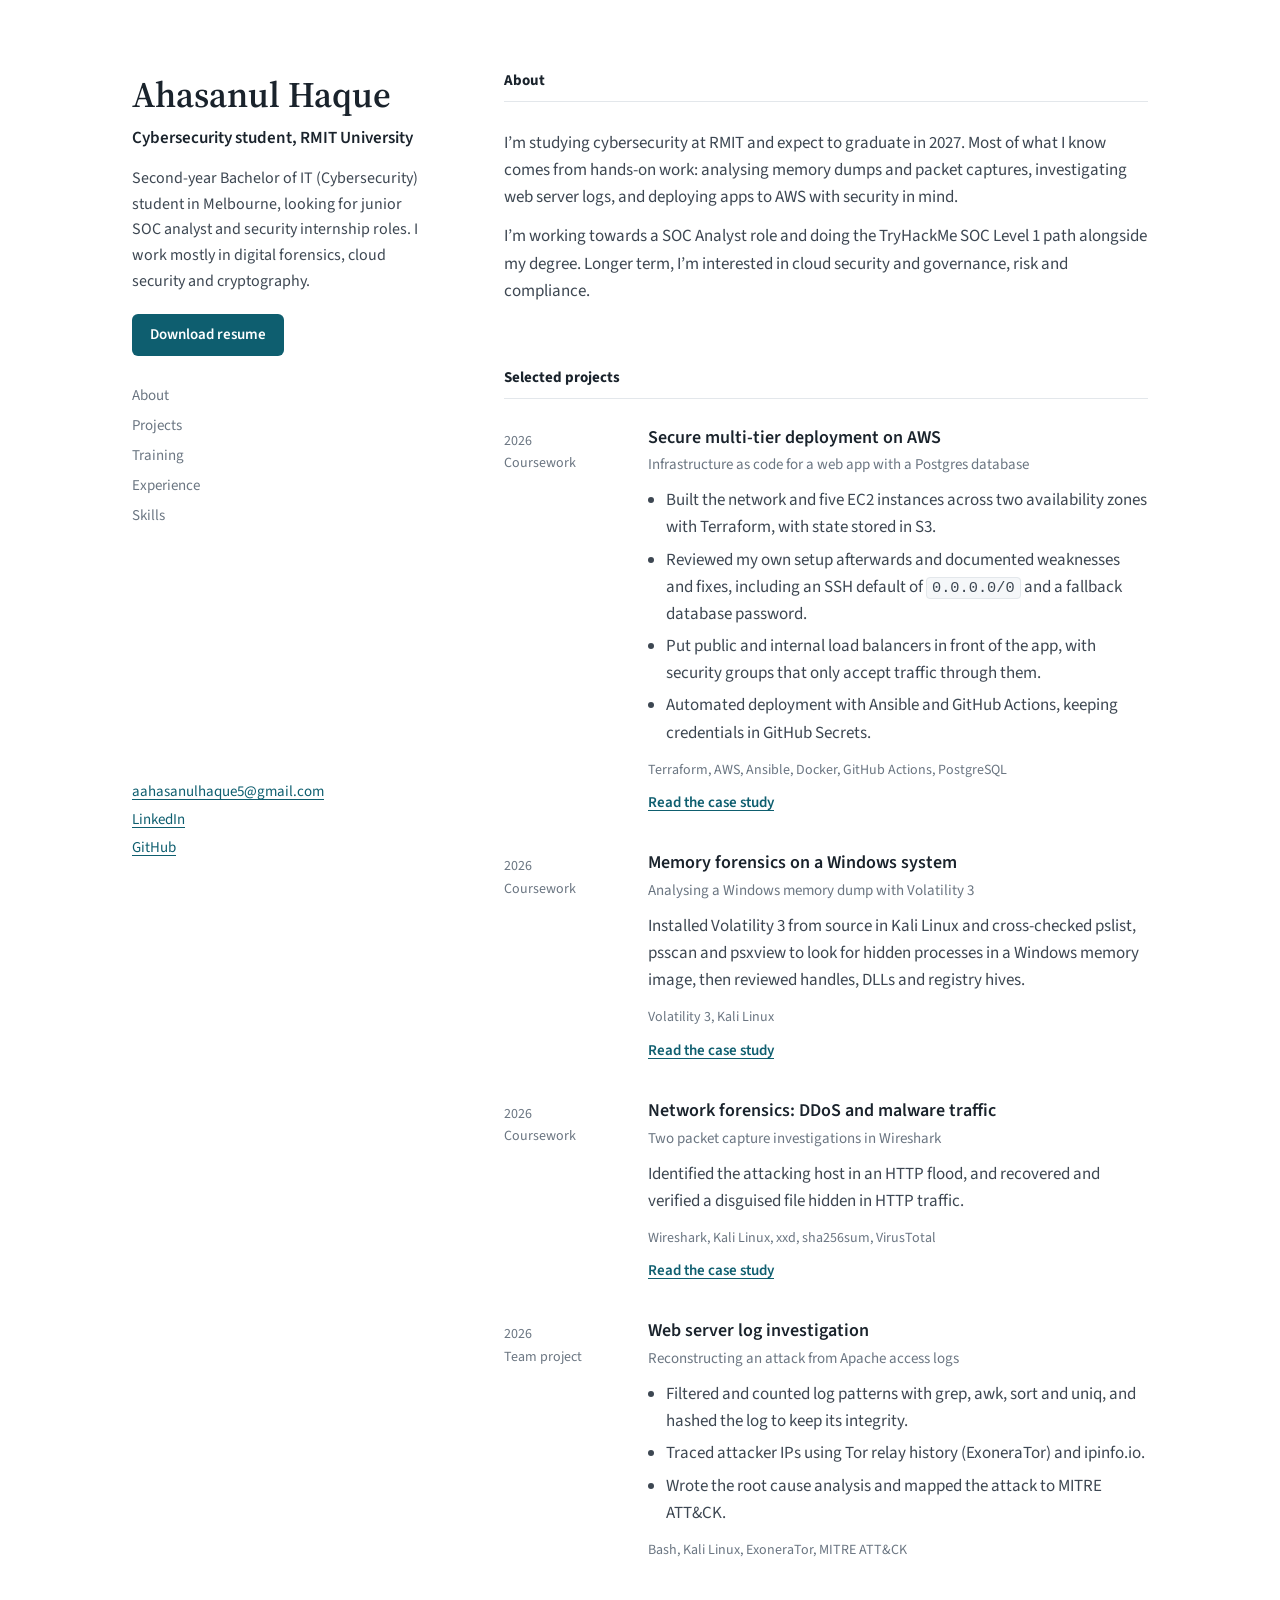
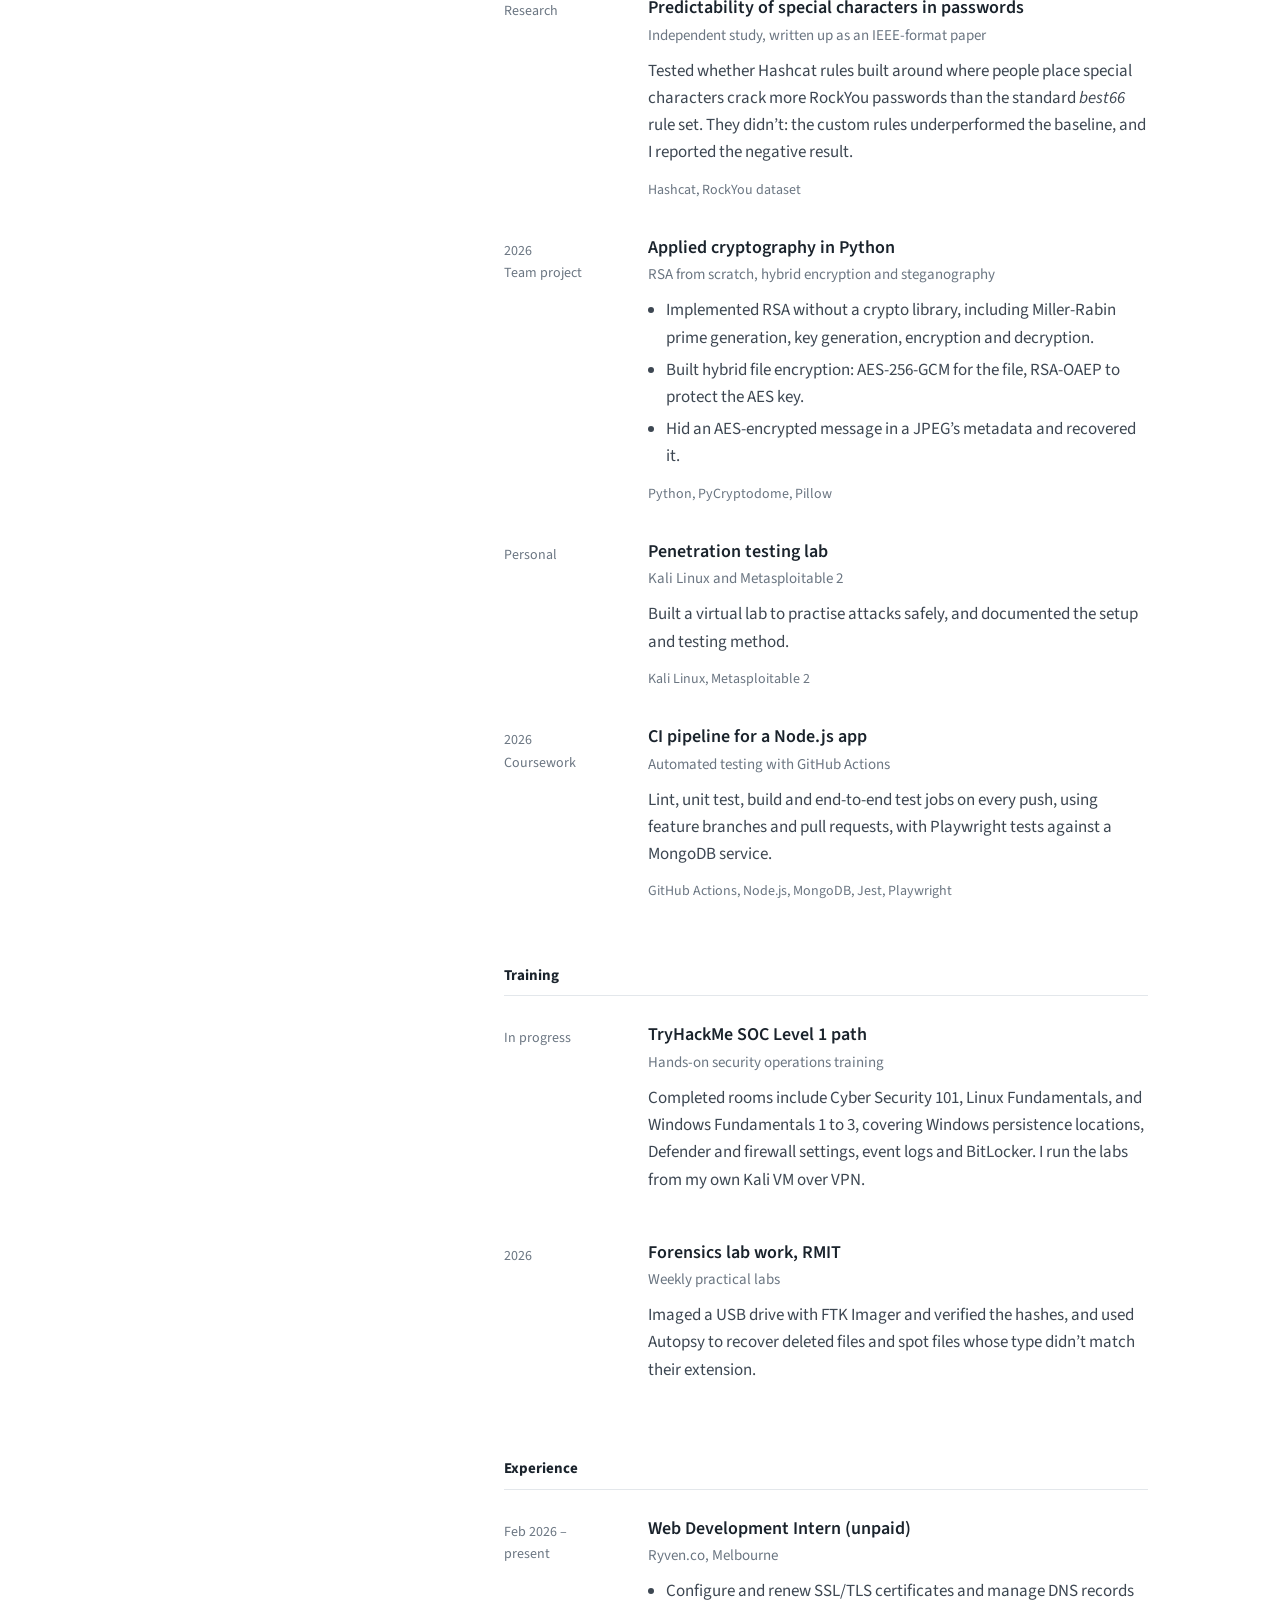
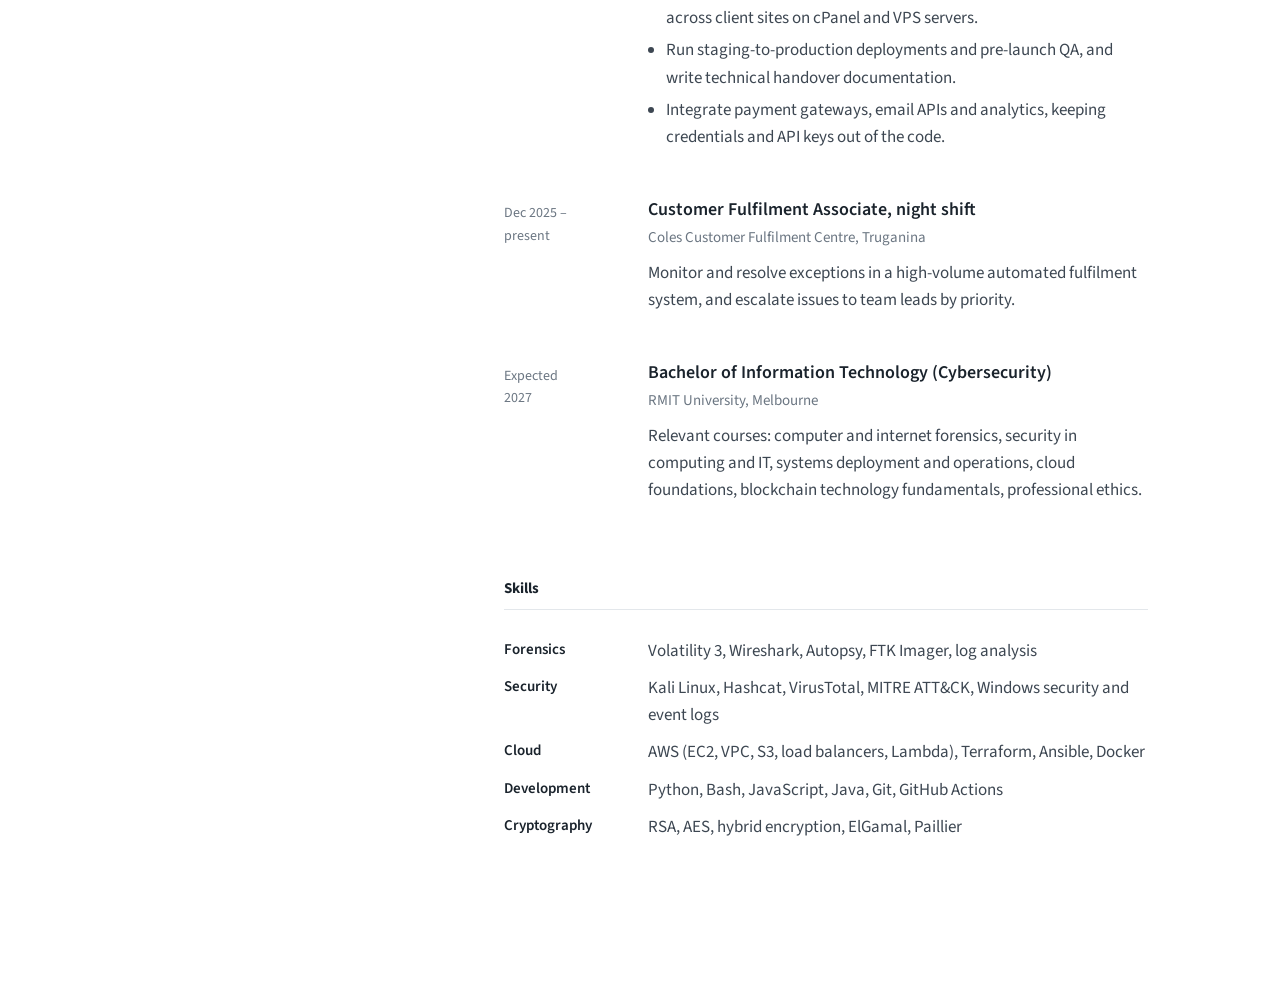
==== index.html @ dbe57d2a "Add portfolio site and resume" ====
<!DOCTYPE html>
<html lang="en">
<head>
  <meta charset="UTF-8">
  <meta name="viewport" content="width=device-width, initial-scale=1, viewport-fit=cover">
  <title>Ahasanul Haque – Cybersecurity</title>
  <meta name="description" content="Ahasanul Haque, cybersecurity student at RMIT University, Melbourne. Digital forensics, cloud security and SOC projects.">
  <link rel="preconnect" href="https://fonts.googleapis.com">
  <link rel="preconnect" href="https://fonts.gstatic.com" crossorigin>
  <link href="https://fonts.googleapis.com/css2?family=Source+Sans+3:wght@400;600;700&family=Source+Serif+4:opsz,wght@8..60,600&display=swap" rel="stylesheet">
  <link rel="stylesheet" href="style.css">
</head>
<body>
  <div class="page">

    <!-- ===== LEFT COLUMN ===== -->
    <aside class="side">
      <h1>Ahasanul Haque</h1>
      <p class="role">Cybersecurity student, RMIT University</p>
      <p class="bio">Second-year Bachelor of IT (Cybersecurity) student in Melbourne, looking for junior SOC analyst and security internship roles. I work mostly in digital forensics, cloud security and cryptography.</p>

      <a class="button" href="resume.pdf">Download resume</a>

      <nav>
        <a href="#about">About</a>
        <a href="#projects">Projects</a>
        <a href="#training">Training</a>
        <a href="#experience">Experience</a>
        <a href="#skills">Skills</a>
      </nav>

      <div class="contact">
        <a href="mailto:aahasanulhaque5@gmail.com">aahasanulhaque5@gmail.com</a>
        <a href="https://www.linkedin.com/in/mdahasanulhaque/">LinkedIn</a>
        <a href="https://github.com/MDAHASANULHAQUE">GitHub</a>
      </div>
    </aside>

    <!-- ===== RIGHT COLUMN ===== -->
    <main>

      <section id="about">
        <h2>About</h2>
        <p>I’m studying cybersecurity at RMIT and expect to graduate in 2027. Most of what I know comes from hands-on work: analysing memory dumps and packet captures, investigating web server logs, and deploying apps to AWS with security in mind.</p>
        <p>I’m working towards a SOC Analyst role and doing the TryHackMe SOC Level 1 path alongside my degree. Longer term, I’m interested in cloud security and governance, risk and compliance.</p>
      </section>

      <section id="projects">
        <h2>Selected projects</h2>

        <div class="entry">
          <div class="when">2026<br>Coursework</div>
          <div>
            <h3><a href="aws-deployment.html">Secure multi-tier deployment on AWS</a></h3>
            <p class="sub">Infrastructure as code for a web app with a Postgres database</p>
            <ul>
              <li>Built the network and five EC2 instances across two availability zones with Terraform, with state stored in S3.</li>
              <li>Reviewed my own setup afterwards and documented weaknesses and fixes, including an SSH default of <code>0.0.0.0/0</code> and a fallback database password.</li>
              <li>Put public and internal load balancers in front of the app, with security groups that only accept traffic through them.</li>
              <li>Automated deployment with Ansible and GitHub Actions, keeping credentials in GitHub Secrets.</li>
            </ul>
            <p class="stack">Terraform, AWS, Ansible, Docker, GitHub Actions, PostgreSQL</p>
            <a class="more" href="aws-deployment.html">Read the case study</a>
          </div>
        </div>

        <div class="entry">
          <div class="when">2026<br>Coursework</div>
          <div>
            <h3><a href="memory-forensics.html">Memory forensics on a Windows system</a></h3>
            <p class="sub">Analysing a Windows memory dump with Volatility 3</p>
            <p>Installed Volatility 3 from source in Kali Linux and cross-checked pslist, psscan and psxview to look for hidden processes in a Windows memory image, then reviewed handles, DLLs and registry hives.</p>
            <p class="stack">Volatility 3, Kali Linux</p>
            <a class="more" href="memory-forensics.html">Read the case study</a>
          </div>
        </div>

        <div class="entry">
          <div class="when">2026<br>Coursework</div>
          <div>
            <h3><a href="network-forensics.html">Network forensics: DDoS and malware traffic</a></h3>
            <p class="sub">Two packet capture investigations in Wireshark</p>
            <p>Identified the attacking host in an HTTP flood, and recovered and verified a disguised file hidden in HTTP traffic.</p>
            <p class="stack">Wireshark, Kali Linux, xxd, sha256sum, VirusTotal</p>
            <a class="more" href="network-forensics.html">Read the case study</a>
          </div>
        </div>

        <div class="entry">
          <div class="when">2026<br>Team project</div>
          <div>
            <h3>Web server log investigation</h3>
            <p class="sub">Reconstructing an attack from Apache access logs</p>
            <ul>
              <li>Filtered and counted log patterns with grep, awk, sort and uniq, and hashed the log to keep its integrity.</li>
              <li>Traced attacker IPs using Tor relay history (ExoneraTor) and ipinfo.io.</li>
              <li>Wrote the root cause analysis and mapped the attack to MITRE ATT&amp;CK.</li>
            </ul>
            <p class="stack">Bash, Kali Linux, ExoneraTor, MITRE ATT&amp;CK</p>
          </div>
        </div>

        <div class="entry">
          <div class="when">Research</div>
          <div>
            <h3>Predictability of special characters in passwords</h3>
            <p class="sub">Independent study, written up as an IEEE-format paper</p>
            <p>Tested whether Hashcat rules built around where people place special characters crack more RockYou passwords than the standard <i>best66</i> rule set. They didn’t: the custom rules underperformed the baseline, and I reported the negative result.</p>
            <p class="stack">Hashcat, RockYou dataset</p>
          </div>
        </div>

        <div class="entry">
          <div class="when">2026<br>Team project</div>
          <div>
            <h3>Applied cryptography in Python</h3>
            <p class="sub">RSA from scratch, hybrid encryption and steganography</p>
            <ul>
              <li>Implemented RSA without a crypto library, including Miller-Rabin prime generation, key generation, encryption and decryption.</li>
              <li>Built hybrid file encryption: AES-256-GCM for the file, RSA-OAEP to protect the AES key.</li>
              <li>Hid an AES-encrypted message in a JPEG’s metadata and recovered it.</li>
            </ul>
            <p class="stack">Python, PyCryptodome, Pillow</p>
          </div>
        </div>

        <div class="entry">
          <div class="when">Personal</div>
          <div>
            <h3>Penetration testing lab</h3>
            <p class="sub">Kali Linux and Metasploitable 2</p>
            <p>Built a virtual lab to practise attacks safely, and documented the setup and testing method.</p>
            <p class="stack">Kali Linux, Metasploitable 2</p>
          </div>
        </div>

        <div class="entry">
          <div class="when">2026<br>Coursework</div>
          <div>
            <h3>CI pipeline for a Node.js app</h3>
            <p class="sub">Automated testing with GitHub Actions</p>
            <p>Lint, unit test, build and end-to-end test jobs on every push, using feature branches and pull requests, with Playwright tests against a MongoDB service.</p>
            <p class="stack">GitHub Actions, Node.js, MongoDB, Jest, Playwright</p>
          </div>
        </div>
      </section>

      <section id="training">
        <h2>Training</h2>

        <div class="entry">
          <div class="when">In progress</div>
          <div>
            <h3>TryHackMe SOC Level 1 path</h3>
            <p class="sub">Hands-on security operations training</p>
            <p>Completed rooms include Cyber Security 101, Linux Fundamentals, and Windows Fundamentals 1 to 3, covering Windows persistence locations, Defender and firewall settings, event logs and BitLocker. I run the labs from my own Kali VM over VPN.</p>
          </div>
        </div>

        <div class="entry">
          <div class="when">2026</div>
          <div>
            <h3>Forensics lab work, RMIT</h3>
            <p class="sub">Weekly practical labs</p>
            <p>Imaged a USB drive with FTK Imager and verified the hashes, and used Autopsy to recover deleted files and spot files whose type didn’t match their extension.</p>
          </div>
        </div>
      </section>

      <section id="experience">
        <h2>Experience</h2>

        <div class="entry">
          <div class="when">Feb 2026 –<br>present</div>
          <div>
            <h3>Web Development Intern (unpaid)</h3>
            <p class="sub">Ryven.co, Melbourne</p>
            <ul>
              <li>Configure and renew SSL/TLS certificates and manage DNS records across client sites on cPanel and VPS servers.</li>
              <li>Run staging-to-production deployments and pre-launch QA, and write technical handover documentation.</li>
              <li>Integrate payment gateways, email APIs and analytics, keeping credentials and API keys out of the code.</li>
            </ul>
          </div>
        </div>

        <div class="entry">
          <div class="when">Dec 2025 –<br>present</div>
          <div>
            <h3>Customer Fulfilment Associate, night shift</h3>
            <p class="sub">Coles Customer Fulfilment Centre, Truganina</p>
            <p>Monitor and resolve exceptions in a high-volume automated fulfilment system, and escalate issues to team leads by priority.</p>
          </div>
        </div>

        <div class="entry">
          <div class="when">Expected<br>2027</div>
          <div>
            <h3>Bachelor of Information Technology (Cybersecurity)</h3>
            <p class="sub">RMIT University, Melbourne</p>
            <p>Relevant courses: computer and internet forensics, security in computing and IT, systems deployment and operations, cloud foundations, blockchain technology fundamentals, professional ethics.</p>
          </div>
        </div>
      </section>

      <section id="skills">
        <h2>Skills</h2>
        <dl class="skills">
          <dt>Forensics</dt>
          <dd>Volatility 3, Wireshark, Autopsy, FTK Imager, log analysis</dd>
          <dt>Security</dt>
          <dd>Kali Linux, Hashcat, VirusTotal, MITRE ATT&amp;CK, Windows security and event logs</dd>
          <dt>Cloud</dt>
          <dd>AWS (EC2, VPC, S3, load balancers, Lambda), Terraform, Ansible, Docker</dd>
          <dt>Development</dt>
          <dd>Python, Bash, JavaScript, Java, Git, GitHub Actions</dd>
          <dt>Cryptography</dt>
          <dd>RSA, AES, hybrid encryption, ElGamal, Paillier</dd>
        </dl>
      </section>

    </main>
  </div>
</body>
</html>
---- style.css ----
/* =========================================================
   style.css  –  shared by every page of the portfolio
   ========================================================= */

/* ===== COLOURS (change here to restyle the whole site) ===== */
:root {
  --bg: #FFFFFF;
  --surface: #F5F7F9;  /* light boxes */
  --ink: #1A232C;      /* headings */
  --text: #3D4752;     /* paragraphs */
  --muted: #6B7682;    /* dates, small details */
  --line: #E3E7EB;     /* divider lines */
  --link: #0E5E6F;     /* links and buttons */
  --link-text: #FFFFFF;/* text on solid buttons */
  color-scheme: light;
}
/* Dark mode: used automatically when the visitor's device is in dark mode */
@media (prefers-color-scheme: dark) {
  :root:not([data-theme="light"]) {
    --bg: #15191E; --surface: #1C2229; --ink: #EEF1F4; --text: #C3CAD2;
    --muted: #8C96A1; --line: #2A3139; --link: #6CC3D5; --link-text: #10161B;
    color-scheme: dark;
  }
}
:root[data-theme="dark"] {
  --bg: #15191E; --surface: #1C2229; --ink: #EEF1F4; --text: #C3CAD2;
  --muted: #8C96A1; --line: #2A3139; --link: #6CC3D5; --link-text: #10161B;
  color-scheme: dark;
}

/* ===== BASICS ===== */
:root {
  box-sizing: border-box;
  padding-top: env(safe-area-inset-top, 0px);
  padding-bottom: env(safe-area-inset-bottom, 0px);
}
*, *::before, *::after { box-sizing: inherit; }
html { scroll-padding-top: calc(env(safe-area-inset-top, 0px) + 24px); }

body {
  margin: 0;
  background: var(--bg);
  color: var(--text);
  font-family: "Source Sans 3", "Segoe UI", Arial, sans-serif;
  font-size: 17px;
  line-height: 1.6;
}
a { color: var(--link); text-decoration-thickness: 1px; text-underline-offset: 3px; }
a:focus-visible { outline: 2px solid var(--link); outline-offset: 2px; }
h1, h2, h3 { color: var(--ink); margin: 0; line-height: 1.25; }
p { margin: 0 0 12px; }
code {
  font-family: Consolas, "Courier New", monospace;
  font-size: 0.9em;
  background: var(--surface);
  border: 1px solid var(--line);
  border-radius: 4px;
  padding: 1px 5px;
}

/* Solid button (used for the resume) */
.button {
  display: inline-block;
  background: var(--link);
  color: var(--link-text);
  text-decoration: none;
  font-weight: 600;
  font-size: 15px;
  padding: 9px 18px;
  border-radius: 6px;
}
.button:hover { opacity: 0.9; }

/* =========================================================
   HOME PAGE  (index.html)
   ========================================================= */
.page {
  max-width: 1080px;
  margin: 0 auto;
  padding: 0 32px;
  display: grid;
  grid-template-columns: 300px 1fr;
  gap: 72px;
}

/* Left column stays in place while scrolling */
.side {
  position: sticky;
  top: 0;
  height: 100vh;
  padding: 72px 0 40px;
  display: flex;
  flex-direction: column;
}
.side h1 { font-family: "Source Serif 4", Georgia, serif; font-size: 36px; font-weight: 600; }
.side .role { color: var(--ink); font-weight: 600; margin: 8px 0 14px; }
.side .bio { font-size: 16px; }
.side .button { align-self: flex-start; margin-top: 8px; }

.side nav { margin-top: 28px; display: flex; flex-direction: column; gap: 6px; }
.side nav a { color: var(--muted); text-decoration: none; font-size: 15px; }
.side nav a:hover { color: var(--ink); }

.contact { margin-top: auto; font-size: 15px; display: flex; flex-direction: column; gap: 4px; }

main { padding: 72px 0 80px; }
section { margin-bottom: 64px; }
section > h2 {
  font-size: 15px;
  font-weight: 700;
  padding-bottom: 10px;
  border-bottom: 1px solid var(--line);
  margin-bottom: 28px;
}

/* One entry = small left column (date/type) + details */
.entry { display: grid; grid-template-columns: 120px 1fr; gap: 24px; margin-bottom: 36px; }
.entry .when { color: var(--muted); font-size: 14px; padding-top: 3px; }
.entry h3 { font-size: 18px; font-weight: 600; margin-bottom: 4px; }
.entry h3 a { color: var(--ink); text-decoration: none; }
.entry h3 a:hover { color: var(--link); }
.entry .sub { color: var(--muted); font-size: 15px; margin-bottom: 10px; }
.entry ul { margin: 0 0 12px; padding-left: 18px; }
.entry li { margin-bottom: 5px; }
.stack { font-size: 14px; color: var(--muted); margin: 0; }
.more { display: inline-block; margin-top: 10px; font-size: 15px; font-weight: 600; }

.skills { display: grid; grid-template-columns: 120px 1fr; gap: 10px 24px; margin: 0; }
.skills dt { color: var(--ink); font-weight: 600; font-size: 15px; }
.skills dd { margin: 0; }

/* =========================================================
   CASE STUDY PAGES
   ========================================================= */
.case { max-width: 720px; margin: 0 auto; padding: 48px 24px 80px; }
.back { font-size: 15px; text-decoration: none; }
.case header { margin: 32px 0 36px; padding-bottom: 28px; border-bottom: 1px solid var(--line); }
.case h1 { font-family: "Source Serif 4", Georgia, serif; font-size: clamp(30px, 5vw, 40px); font-weight: 600; }
.case .lede { font-size: 19px; margin: 14px 0 20px; }

.facts { display: grid; grid-template-columns: 110px 1fr; gap: 6px 20px; margin: 0; font-size: 15px; }
.facts dt { color: var(--muted); }
.facts dd { margin: 0; color: var(--ink); }

.case section { margin-bottom: 40px; }
.case section > h2 { font-size: 22px; font-weight: 700; padding: 0; border: 0; margin-bottom: 12px; }
.case ul, .case ol { padding-left: 20px; margin: 0 0 12px; }
.case li { margin-bottom: 8px; }

/* Grey box for notes */
.note {
  background: var(--surface);
  border: 1px solid var(--line);
  border-radius: 8px;
  padding: 16px 18px;
  font-size: 15px;
}

/* Table for issues found and fixes */
.table-wrap { overflow-x: auto; }
table { width: 100%; border-collapse: collapse; font-size: 15px; }
th, td { text-align: left; vertical-align: top; padding: 10px 12px; border-bottom: 1px solid var(--line); }
th { color: var(--ink); font-weight: 600; }

.case footer { margin-top: 56px; padding-top: 24px; border-top: 1px solid var(--line); font-size: 15px; }

/* =========================================================
   PHONES AND SMALL SCREENS
   ========================================================= */
@media (max-width: 860px) {
  .page { grid-template-columns: 1fr; gap: 0; padding: 0 22px; }
  .side { position: static; height: auto; padding: 48px 0 8px; }
  .side nav { flex-direction: row; flex-wrap: wrap; gap: 6px 18px; }
  .contact { margin-top: 20px; flex-direction: row; flex-wrap: wrap; gap: 6px 18px; }
  main { padding-top: 40px; }
}
@media (max-width: 560px) {
  .entry, .skills { grid-template-columns: 1fr; gap: 2px; }
  .skills dd { margin-bottom: 10px; }
  .facts { grid-template-columns: 1fr; gap: 0; }
  .facts dd { margin-bottom: 8px; }
}
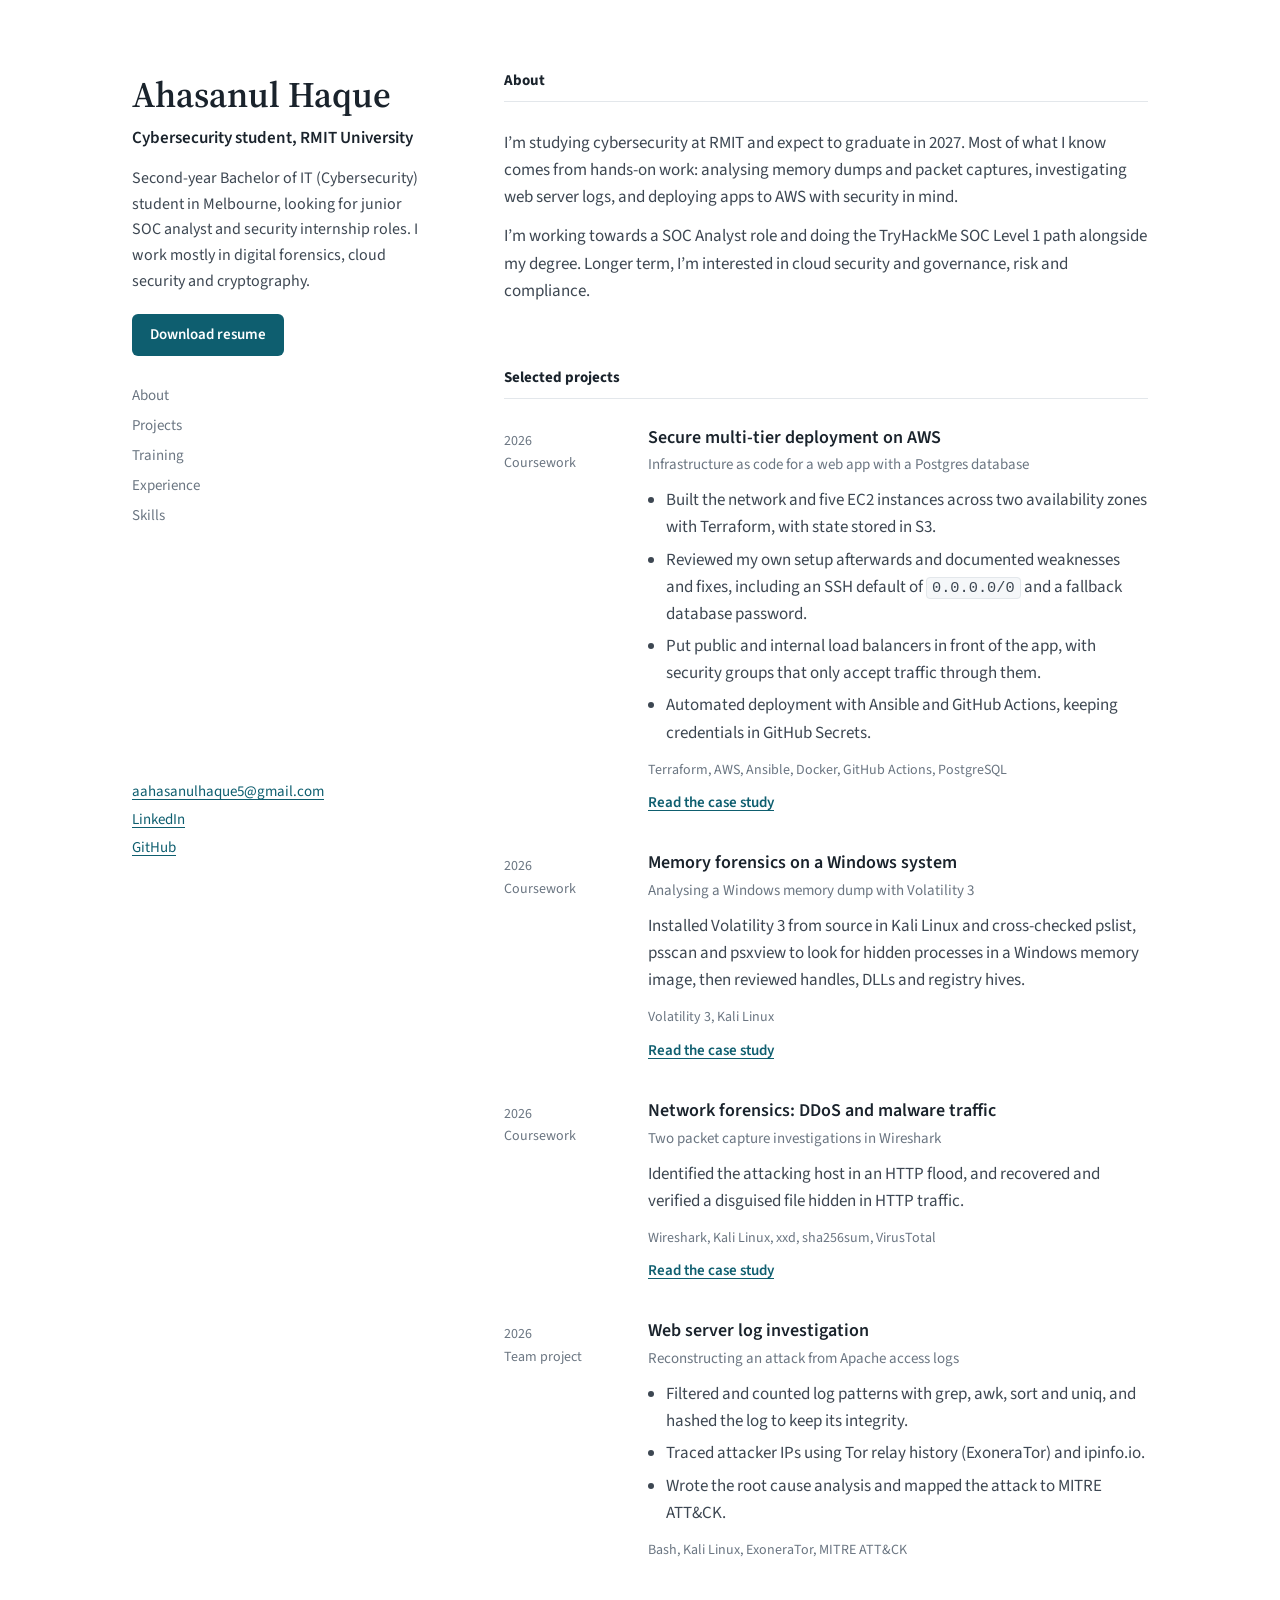
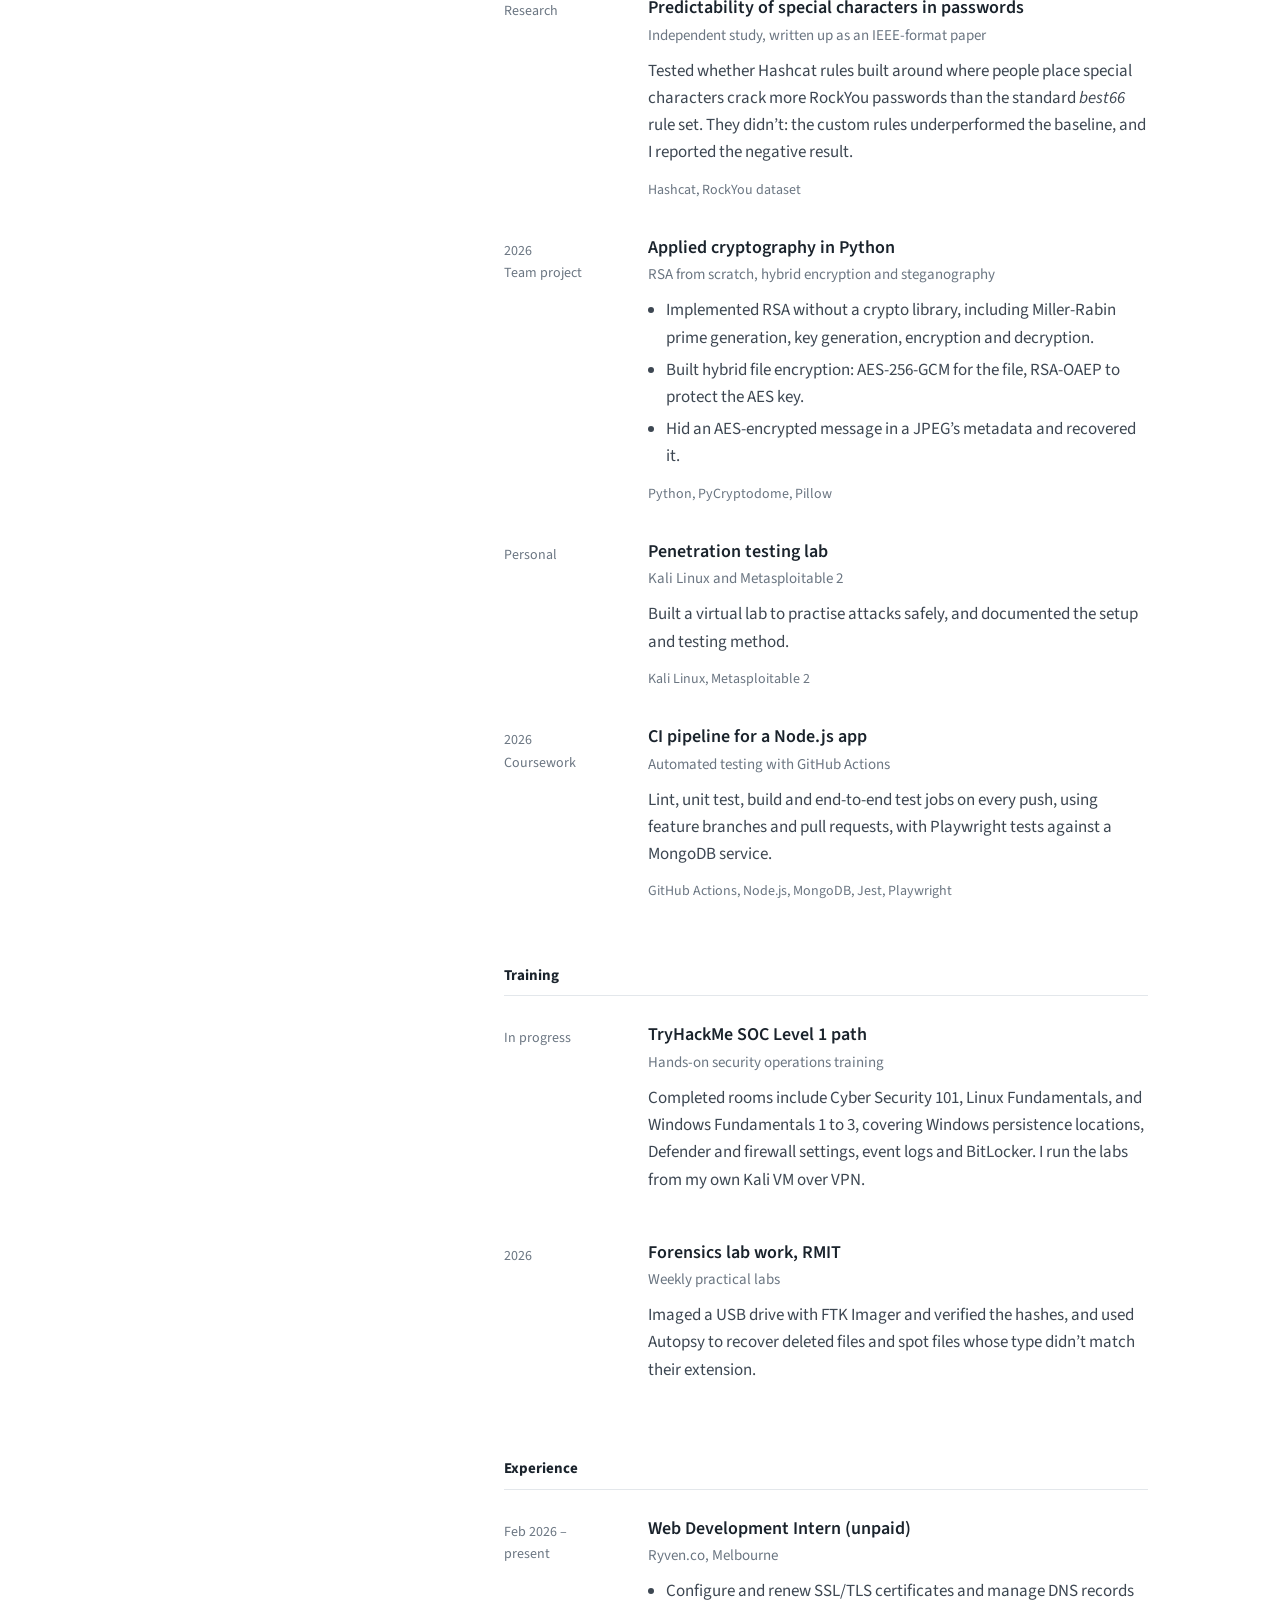
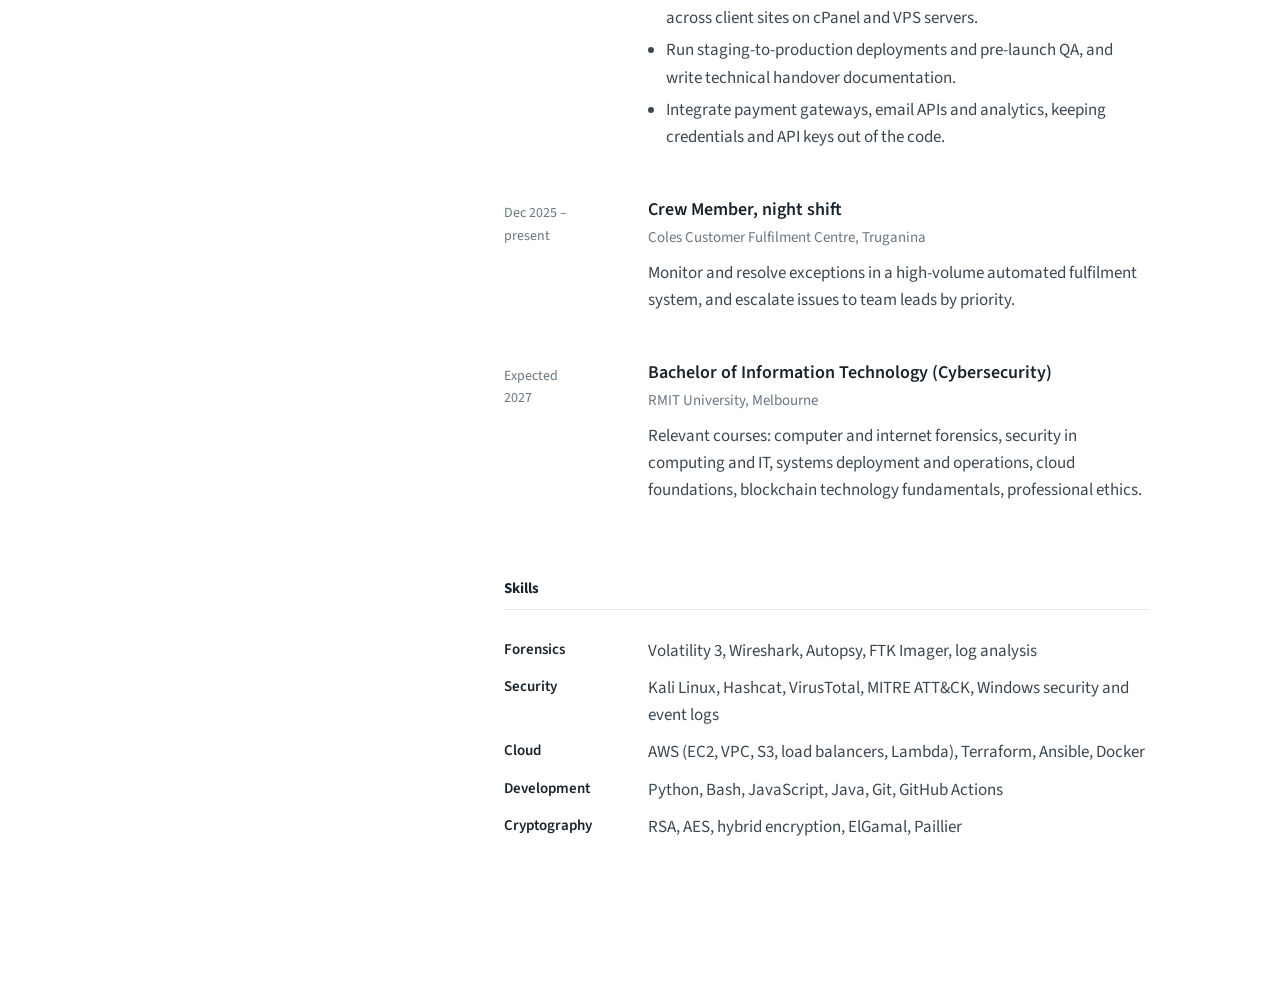
==== commit d2eedec8: "Use Crew Member as Coles job title" ====
--- a/index.html
+++ b/index.html
@@ -19,7 +19,7 @@
       <p class="role">Cybersecurity student, RMIT University</p>
       <p class="bio">Second-year Bachelor of IT (Cybersecurity) student in Melbourne, looking for junior SOC analyst and security internship roles. I work mostly in digital forensics, cloud security and cryptography.</p>
 
-      <a class="button" href="resume.pdf">Download resume</a>
+      <a class="button" href="resume.pdf?v=3">Download resume</a>
 
       <nav>
         <a href="#about">About</a>
@@ -186,7 +186,7 @@
         <div class="entry">
           <div class="when">Dec 2025 –<br>present</div>
           <div>
-            <h3>Customer Fulfilment Associate, night shift</h3>
+            <h3>Crew Member, night shift</h3>
             <p class="sub">Coles Customer Fulfilment Centre, Truganina</p>
             <p>Monitor and resolve exceptions in a high-volume automated fulfilment system, and escalate issues to team leads by priority.</p>
           </div>
